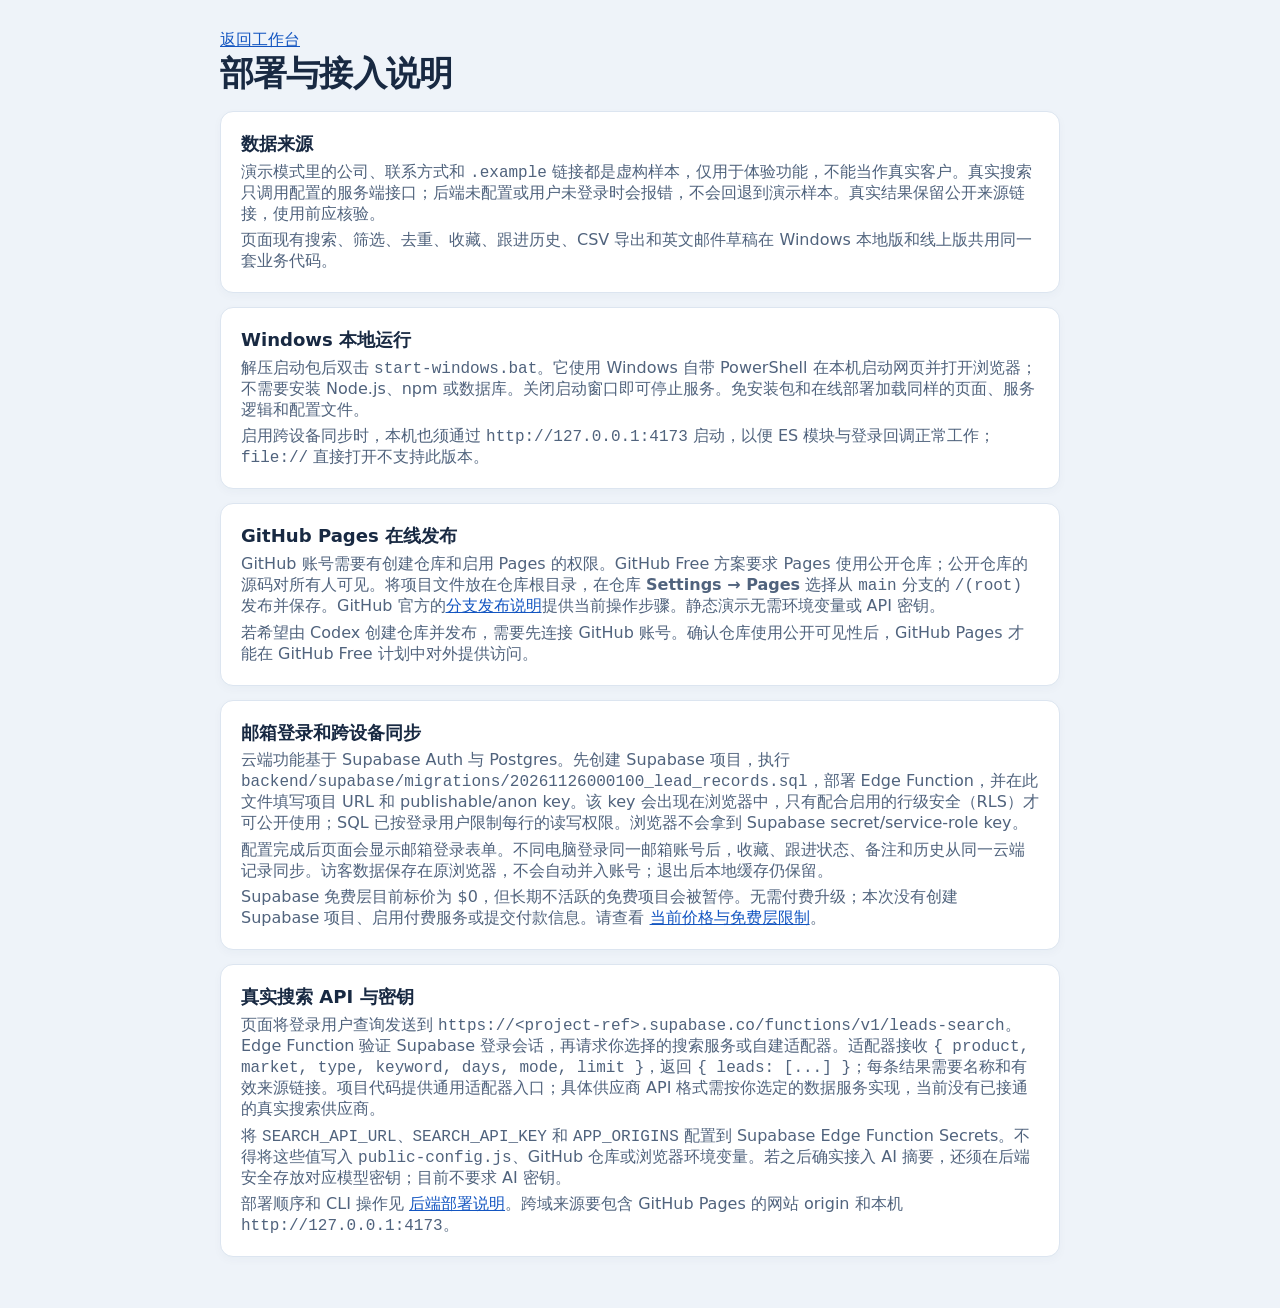
==== implementation.html @ 6a9fdfc3 "Upload MVP website, Windows launcher, and backend scaffold" ====
<!doctype html>
<html lang="zh-CN">
<head><meta charset="utf-8"><meta name="viewport" content="width=device-width, initial-scale=1"><title>部署与接入说明 · 正麦海外客户开发助手</title><link rel="stylesheet" href="./style.css"></head>
<body class="docs"><main>
<a href="./index.html">返回工作台</a>
<h1>部署与接入说明</h1>
<section class="panel"><h2>数据来源</h2><p>演示模式里的公司、联系方式和 <code>.example</code> 链接都是虚构样本，仅用于体验功能，不能当作真实客户。真实搜索只调用配置的服务端接口；后端未配置或用户未登录时会报错，不会回退到演示样本。真实结果保留公开来源链接，使用前应核验。</p><p>页面现有搜索、筛选、去重、收藏、跟进历史、CSV 导出和英文邮件草稿在 Windows 本地版和线上版共用同一套业务代码。</p></section>
<section class="panel"><h2>Windows 本地运行</h2><p>解压启动包后双击 <code>start-windows.bat</code>。它使用 Windows 自带 PowerShell 在本机启动网页并打开浏览器；不需要安装 Node.js、npm 或数据库。关闭启动窗口即可停止服务。免安装包和在线部署加载同样的页面、服务逻辑和配置文件。</p><p>启用跨设备同步时，本机也须通过 <code>http://127.0.0.1:4173</code> 启动，以便 ES 模块与登录回调正常工作；<code>file://</code> 直接打开不支持此版本。</p></section>
<section class="panel"><h2>GitHub Pages 在线发布</h2><p>GitHub 账号需要有创建仓库和启用 Pages 的权限。GitHub Free 方案要求 Pages 使用公开仓库；公开仓库的源码对所有人可见。将项目文件放在仓库根目录，在仓库 <b>Settings → Pages</b> 选择从 <code>main</code> 分支的 <code>/(root)</code> 发布并保存。GitHub 官方的<a href="https://docs.github.com/en/pages/getting-started-with-github-pages/configuring-a-publishing-source-for-your-github-pages-site" target="_blank" rel="noopener">分支发布说明</a>提供当前操作步骤。静态演示无需环境变量或 API 密钥。</p><p>若希望由 Codex 创建仓库并发布，需要先连接 GitHub 账号。确认仓库使用公开可见性后，GitHub Pages 才能在 GitHub Free 计划中对外提供访问。</p></section>
<section class="panel"><h2>邮箱登录和跨设备同步</h2><p>云端功能基于 Supabase Auth 与 Postgres。先创建 Supabase 项目，执行 <code>backend/supabase/migrations/20261126000100_lead_records.sql</code>，部署 Edge Function，并在此文件填写项目 URL 和 publishable/anon key。该 key 会出现在浏览器中，只有配合启用的行级安全（RLS）才可公开使用；SQL 已按登录用户限制每行的读写权限。浏览器不会拿到 Supabase secret/service-role key。</p><p>配置完成后页面会显示邮箱登录表单。不同电脑登录同一邮箱账号后，收藏、跟进状态、备注和历史从同一云端记录同步。访客数据保存在原浏览器，不会自动并入账号；退出后本地缓存仍保留。</p><p>Supabase 免费层目前标价为 $0，但长期不活跃的免费项目会被暂停。无需付费升级；本次没有创建 Supabase 项目、启用付费服务或提交付款信息。请查看 <a href="https://supabase.com/pricing" target="_blank" rel="noopener">当前价格与免费层限制</a>。</p></section>
<section class="panel"><h2>真实搜索 API 与密钥</h2><p>页面将登录用户查询发送到 <code>https://&lt;project-ref&gt;.supabase.co/functions/v1/leads-search</code>。Edge Function 验证 Supabase 登录会话，再请求你选择的搜索服务或自建适配器。适配器接收 <code>{ product, market, type, keyword, days, mode, limit }</code>，返回 <code>{ leads: [...] }</code>；每条结果需要名称和有效来源链接。项目代码提供通用适配器入口；具体供应商 API 格式需按你选定的数据服务实现，当前没有已接通的真实搜索供应商。</p><p>将 <code>SEARCH_API_URL</code>、<code>SEARCH_API_KEY</code> 和 <code>APP_ORIGINS</code> 配置到 Supabase Edge Function Secrets。不得将这些值写入 <code>public-config.js</code>、GitHub 仓库或浏览器环境变量。若之后确实接入 AI 摘要，还须在后端安全存放对应模型密钥；目前不要求 AI 密钥。</p><p>部署顺序和 CLI 操作见 <a href="./backend/README.md">后端部署说明</a>。跨域来源要包含 GitHub Pages 的网站 origin 和本机 <code>http://127.0.0.1:4173</code>。</p></section>
</main></body></html>
---- style.css ----
:root{font-family:"Microsoft YaHei UI","PingFang SC",system-ui,sans-serif;color:#182942;background:#eef3f9;font-size:16px;--navy:#102541;--blue:#1456c1;--muted:#50637d;--border:#dce5f0}
[hidden]{display:none!important}
*{box-sizing:border-box}body{margin:0;display:grid;grid-template-columns:222px minmax(0,1fr);min-height:100vh}button,input,select,textarea{font:inherit}button,input,select,textarea{border:1px solid #c9d6e6;border-radius:8px;padding:.62rem .8rem;background:#fff;color:inherit}button{cursor:pointer;font-weight:600;font-size:.875rem}button:hover:not(:disabled){border-color:var(--blue);color:var(--blue)}button:disabled{opacity:.55;cursor:not-allowed}:focus-visible{outline:3px solid #226be4;outline-offset:2px}a{color:var(--blue);overflow-wrap:anywhere}
.sidebar{background:var(--navy);color:white;padding:27px 15px;display:flex;flex-direction:column;gap:36px}.brand{display:flex;align-items:center;gap:12px;padding:0 7px;font-weight:700}.mark{display:grid;place-items:center;border-radius:12px;background:#2866d1;width:44px;height:44px;font-size:1.35rem}.brand small,.sidefoot small{display:block;color:#bdcde4;font-weight:400;margin-top:4px}.sidebar nav{display:grid;gap:8px}.sidebar button{text-align:left;border-color:transparent;background:transparent;color:#d5e1f3;padding:12px}.sidebar button:hover:not(:disabled),.sidebar [aria-current]{color:white;background:#244671;border-color:#345984}.sidefoot{margin-top:auto;padding:10px 7px;font-size:.875rem}
.top{height:65px;background:#fff;border-bottom:1px solid var(--border);display:flex;align-items:center;justify-content:space-between;padding:0 clamp(16px,3vw,38px);font-weight:650}.tag,.badge{display:inline-block;border-radius:6px;padding:4px 8px;font-size:.8125rem;background:#e7f0ff;color:#164a9c}.tag,.badge.demo{background:#fff1d5;color:#794604}
.content{padding:26px clamp(16px,3vw,38px);max-width:1530px;margin:auto}h1{font-size:clamp(1.5rem,3vw,2.15rem);margin:0;letter-spacing:-.025em}h2{font-size:1.13rem;margin:0}p{margin:.35rem 0 0;color:var(--muted)}.intro{margin:.55rem 0 22px}.panel{background:white;border:1px solid var(--border);border-radius:13px;box-shadow:0 3px 10px #15365c08;overflow:hidden}.section-heading{display:flex;justify-content:space-between;align-items:center;gap:12px;padding:17px 20px}.section-heading p{font-size:.875rem}.plain{color:var(--blue);background:#eff5ff;border-color:#dbe8fc}
form{padding:0 20px 18px;display:grid;grid-template-columns:repeat(3,minmax(0,1fr));gap:14px}label{font-size:.875rem;font-weight:600;display:grid;gap:6px;min-width:0}input,select,textarea{width:100%;min-width:0;font-size:.875rem}select{appearance:none;padding-right:32px;background:#fff linear-gradient(45deg,transparent 50%,#526984 50%) calc(100% - 16px) 52%/5px 5px no-repeat;background-image:linear-gradient(45deg,transparent 50%,#526984 50%),linear-gradient(135deg,#526984 50%,transparent 50%);background-position:calc(100% - 16px) 52%,calc(100% - 11px) 52%;background-size:5px 5px;background-repeat:no-repeat}.form-actions{grid-column:1/-1;display:flex;gap:9px}.primary{background:var(--blue);border-color:var(--blue);color:white}.primary:hover:not(:disabled){background:#1048a5;color:white}
.notice{background:#fff6e4;border:1px solid #f3dfb8;color:#714a13;padding:11px 14px;border-radius:9px;margin:15px 0;font-size:.875rem}.notice[data-mode=live]{background:#edf4ff;border-color:#cbdffe;color:#164a9c}.filters{display:flex;flex-wrap:wrap;gap:10px;padding:0 20px 15px}.filters>input{max-width:290px}.filters>select{width:auto}.check{display:flex;align-items:center;white-space:nowrap}.check input{width:auto;accent-color:var(--blue)}.table-wrap{overflow:auto}table{border-collapse:collapse;width:100%;min-width:750px;font-size:.875rem;table-layout:fixed}th,td{text-align:left;padding:12px 10px;border-top:1px solid var(--border);overflow-wrap:anywhere}th{background:#f4f7fb;color:#425873}th:first-child,td:first-child{padding-left:20px;width:28%}th:nth-child(2){width:12%}th:nth-child(3){width:26%}th:nth-child(4){width:15%}td small{display:block;color:var(--muted);margin-top:4px}.row-actions button+button{margin-left:4px}.row-actions button{padding:.44rem .55rem}.empty{text-align:center;padding:30px;color:var(--muted)}footer{padding:17px 0;font-size:.875rem}
dialog{width:min(690px,calc(100% - 28px));max-height:88vh;padding:22px;color:inherit;border:1px solid var(--border);border-radius:14px}dialog::backdrop{background:#0b1e40a3}.dialog-head{display:flex;justify-content:space-between;align-items:center;gap:10px}.detail-grid{display:grid;grid-template-columns:1fr 1fr;gap:12px;margin:14px 0}.detail-grid>div{background:#f3f7fc;padding:10px;border-radius:8px;overflow-wrap:anywhere}.detail-grid b{display:block;font-size:.875rem;margin-bottom:4px}dialog textarea{min-height:85px;resize:vertical}dialog .actions{display:flex;flex-wrap:wrap;gap:8px;margin:12px 0}.toast{position:fixed;bottom:16px;right:16px;background:#102541;color:white;padding:10px 16px;border-radius:8px;z-index:2}.docs{display:block}.docs main{max-width:880px;margin:auto;padding:30px 20px}.docs section{padding:20px;margin-top:14px}.docs pre{white-space:pre-wrap;overflow-wrap:anywhere;background:#eef3fa;padding:10px}
@media(max-width:850px){body{grid-template-columns:172px minmax(0,1fr)}form{grid-template-columns:repeat(2,minmax(0,1fr))}}@media(max-width:640px){body{display:block}.sidebar{padding:10px 12px;gap:10px}.sidebar nav{display:flex;flex-wrap:wrap}.sidebar button{padding:6px}.sidefoot,.top{display:none}.content{padding-top:18px}.detail-grid{grid-template-columns:1fr}}@media(max-width:370px){form{grid-template-columns:1fr}}
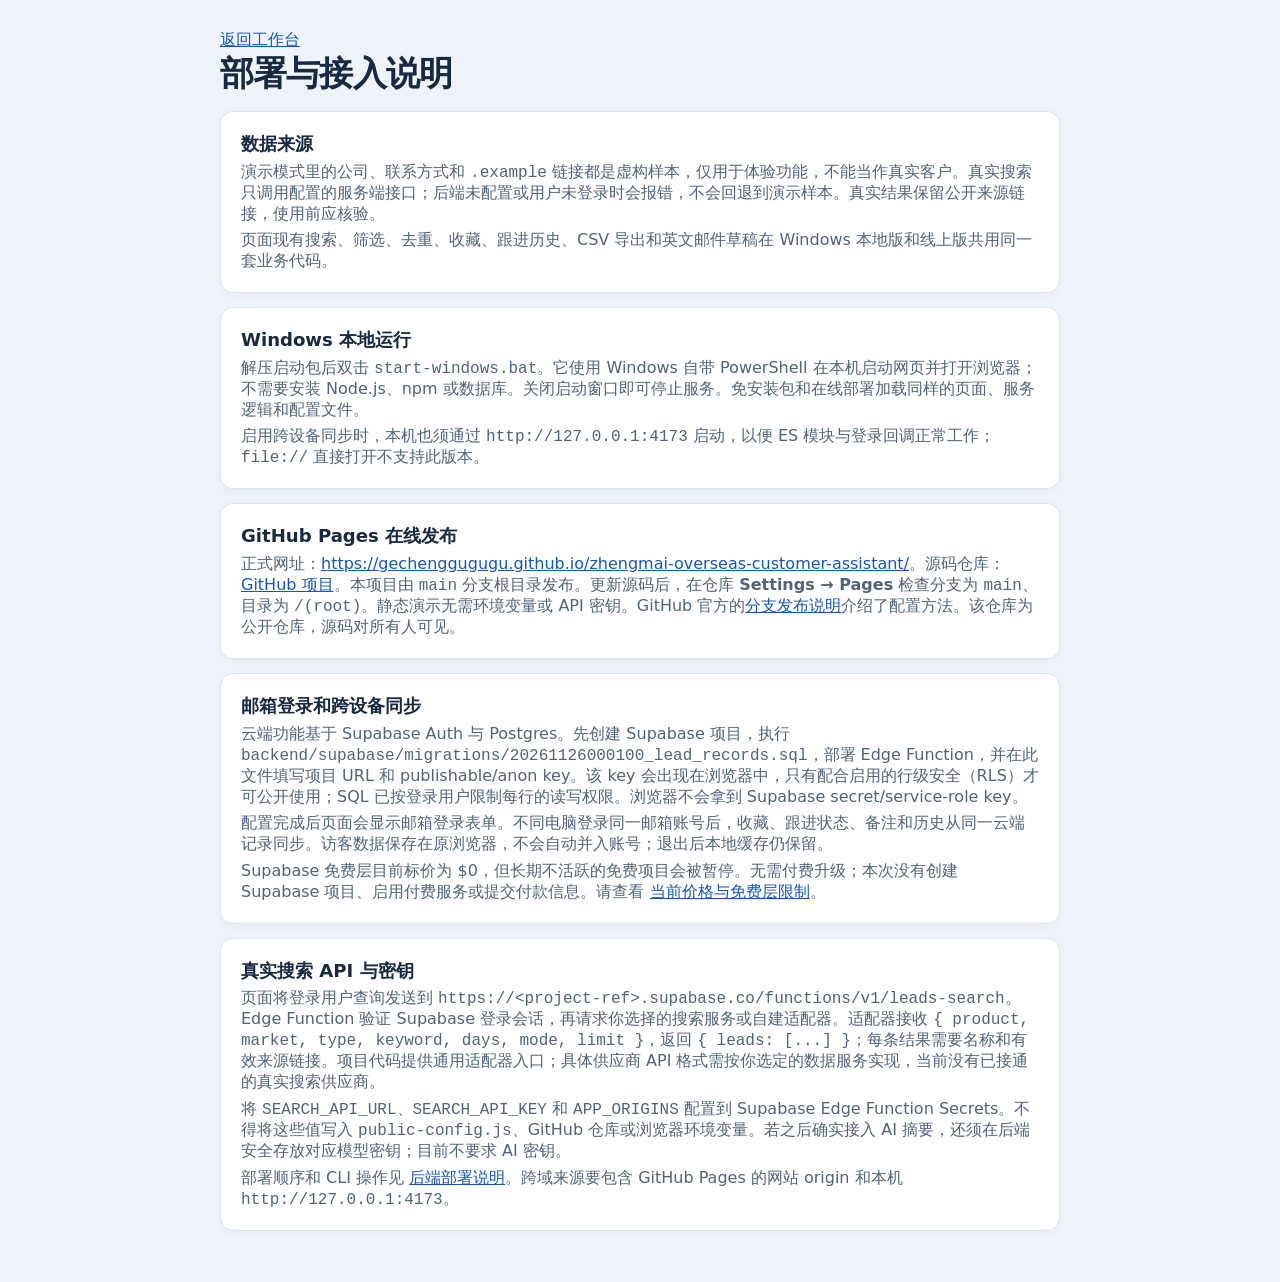
==== commit 21f8917d: "Add published URL to deployment guide" ====
--- a/implementation.html
+++ b/implementation.html
@@ -6,7 +6,7 @@
 <h1>部署与接入说明</h1>
 <section class="panel"><h2>数据来源</h2><p>演示模式里的公司、联系方式和 <code>.example</code> 链接都是虚构样本，仅用于体验功能，不能当作真实客户。真实搜索只调用配置的服务端接口；后端未配置或用户未登录时会报错，不会回退到演示样本。真实结果保留公开来源链接，使用前应核验。</p><p>页面现有搜索、筛选、去重、收藏、跟进历史、CSV 导出和英文邮件草稿在 Windows 本地版和线上版共用同一套业务代码。</p></section>
 <section class="panel"><h2>Windows 本地运行</h2><p>解压启动包后双击 <code>start-windows.bat</code>。它使用 Windows 自带 PowerShell 在本机启动网页并打开浏览器；不需要安装 Node.js、npm 或数据库。关闭启动窗口即可停止服务。免安装包和在线部署加载同样的页面、服务逻辑和配置文件。</p><p>启用跨设备同步时，本机也须通过 <code>http://127.0.0.1:4173</code> 启动，以便 ES 模块与登录回调正常工作；<code>file://</code> 直接打开不支持此版本。</p></section>
-<section class="panel"><h2>GitHub Pages 在线发布</h2><p>GitHub 账号需要有创建仓库和启用 Pages 的权限。GitHub Free 方案要求 Pages 使用公开仓库；公开仓库的源码对所有人可见。将项目文件放在仓库根目录，在仓库 <b>Settings → Pages</b> 选择从 <code>main</code> 分支的 <code>/(root)</code> 发布并保存。GitHub 官方的<a href="https://docs.github.com/en/pages/getting-started-with-github-pages/configuring-a-publishing-source-for-your-github-pages-site" target="_blank" rel="noopener">分支发布说明</a>提供当前操作步骤。静态演示无需环境变量或 API 密钥。</p><p>若希望由 Codex 创建仓库并发布，需要先连接 GitHub 账号。确认仓库使用公开可见性后，GitHub Pages 才能在 GitHub Free 计划中对外提供访问。</p></section>
+<section class="panel"><h2>GitHub Pages 在线发布</h2><p>正式网址：<a href="https://gechenggugugu.github.io/zhengmai-overseas-customer-assistant/" target="_blank" rel="noopener">https://gechenggugugu.github.io/zhengmai-overseas-customer-assistant/</a>。源码仓库：<a href="https://github.com/gechenggugugu/zhengmai-overseas-customer-assistant" target="_blank" rel="noopener">GitHub 项目</a>。本项目由 <code>main</code> 分支根目录发布。更新源码后，在仓库 <b>Settings → Pages</b> 检查分支为 <code>main</code>、目录为 <code>/(root)</code>。静态演示无需环境变量或 API 密钥。GitHub 官方的<a href="https://docs.github.com/en/pages/getting-started-with-github-pages/configuring-a-publishing-source-for-your-github-pages-site" target="_blank" rel="noopener">分支发布说明</a>介绍了配置方法。该仓库为公开仓库，源码对所有人可见。</p></section>
 <section class="panel"><h2>邮箱登录和跨设备同步</h2><p>云端功能基于 Supabase Auth 与 Postgres。先创建 Supabase 项目，执行 <code>backend/supabase/migrations/20261126000100_lead_records.sql</code>，部署 Edge Function，并在此文件填写项目 URL 和 publishable/anon key。该 key 会出现在浏览器中，只有配合启用的行级安全（RLS）才可公开使用；SQL 已按登录用户限制每行的读写权限。浏览器不会拿到 Supabase secret/service-role key。</p><p>配置完成后页面会显示邮箱登录表单。不同电脑登录同一邮箱账号后，收藏、跟进状态、备注和历史从同一云端记录同步。访客数据保存在原浏览器，不会自动并入账号；退出后本地缓存仍保留。</p><p>Supabase 免费层目前标价为 $0，但长期不活跃的免费项目会被暂停。无需付费升级；本次没有创建 Supabase 项目、启用付费服务或提交付款信息。请查看 <a href="https://supabase.com/pricing" target="_blank" rel="noopener">当前价格与免费层限制</a>。</p></section>
 <section class="panel"><h2>真实搜索 API 与密钥</h2><p>页面将登录用户查询发送到 <code>https://&lt;project-ref&gt;.supabase.co/functions/v1/leads-search</code>。Edge Function 验证 Supabase 登录会话，再请求你选择的搜索服务或自建适配器。适配器接收 <code>{ product, market, type, keyword, days, mode, limit }</code>，返回 <code>{ leads: [...] }</code>；每条结果需要名称和有效来源链接。项目代码提供通用适配器入口；具体供应商 API 格式需按你选定的数据服务实现，当前没有已接通的真实搜索供应商。</p><p>将 <code>SEARCH_API_URL</code>、<code>SEARCH_API_KEY</code> 和 <code>APP_ORIGINS</code> 配置到 Supabase Edge Function Secrets。不得将这些值写入 <code>public-config.js</code>、GitHub 仓库或浏览器环境变量。若之后确实接入 AI 摘要，还须在后端安全存放对应模型密钥；目前不要求 AI 密钥。</p><p>部署顺序和 CLI 操作见 <a href="./backend/README.md">后端部署说明</a>。跨域来源要包含 GitHub Pages 的网站 origin 和本机 <code>http://127.0.0.1:4173</code>。</p></section>
 </main></body></html>
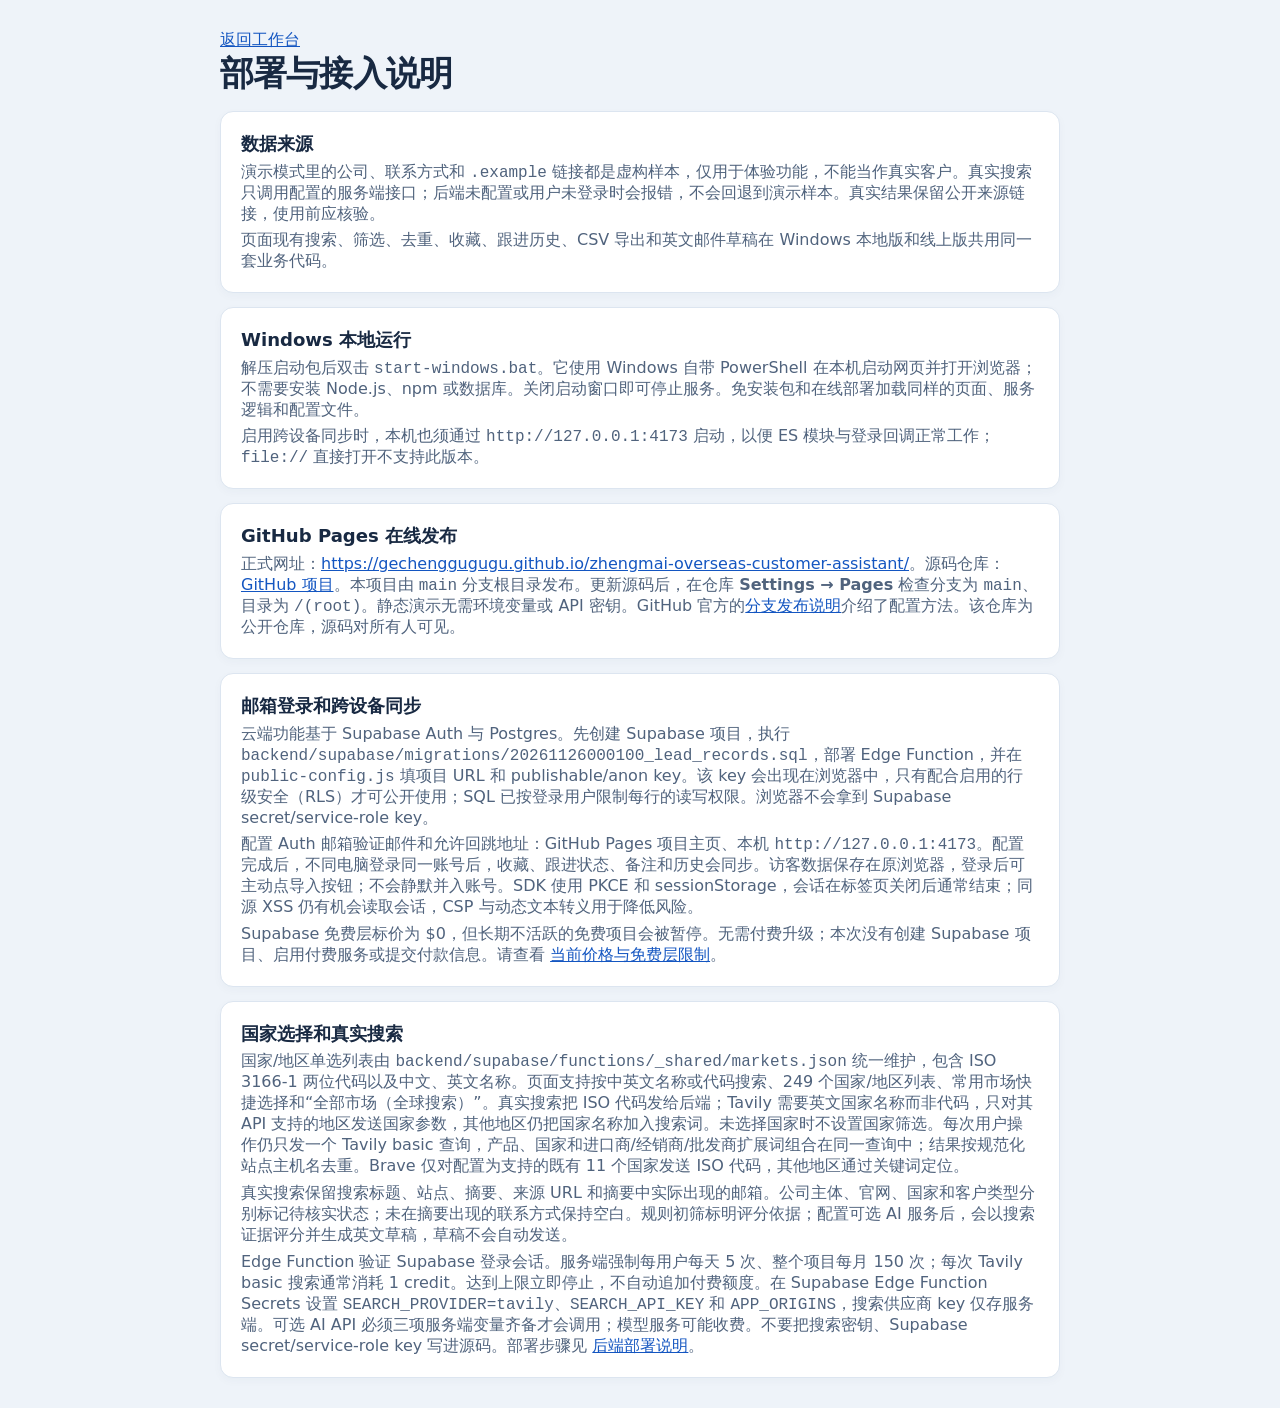
==== commit 3953fe4f: "Publish searchable country market support" ====
--- a/implementation.html
+++ b/implementation.html
@@ -7,6 +7,6 @@
 <section class="panel"><h2>数据来源</h2><p>演示模式里的公司、联系方式和 <code>.example</code> 链接都是虚构样本，仅用于体验功能，不能当作真实客户。真实搜索只调用配置的服务端接口；后端未配置或用户未登录时会报错，不会回退到演示样本。真实结果保留公开来源链接，使用前应核验。</p><p>页面现有搜索、筛选、去重、收藏、跟进历史、CSV 导出和英文邮件草稿在 Windows 本地版和线上版共用同一套业务代码。</p></section>
 <section class="panel"><h2>Windows 本地运行</h2><p>解压启动包后双击 <code>start-windows.bat</code>。它使用 Windows 自带 PowerShell 在本机启动网页并打开浏览器；不需要安装 Node.js、npm 或数据库。关闭启动窗口即可停止服务。免安装包和在线部署加载同样的页面、服务逻辑和配置文件。</p><p>启用跨设备同步时，本机也须通过 <code>http://127.0.0.1:4173</code> 启动，以便 ES 模块与登录回调正常工作；<code>file://</code> 直接打开不支持此版本。</p></section>
 <section class="panel"><h2>GitHub Pages 在线发布</h2><p>正式网址：<a href="https://gechenggugugu.github.io/zhengmai-overseas-customer-assistant/" target="_blank" rel="noopener">https://gechenggugugu.github.io/zhengmai-overseas-customer-assistant/</a>。源码仓库：<a href="https://github.com/gechenggugugu/zhengmai-overseas-customer-assistant" target="_blank" rel="noopener">GitHub 项目</a>。本项目由 <code>main</code> 分支根目录发布。更新源码后，在仓库 <b>Settings → Pages</b> 检查分支为 <code>main</code>、目录为 <code>/(root)</code>。静态演示无需环境变量或 API 密钥。GitHub 官方的<a href="https://docs.github.com/en/pages/getting-started-with-github-pages/configuring-a-publishing-source-for-your-github-pages-site" target="_blank" rel="noopener">分支发布说明</a>介绍了配置方法。该仓库为公开仓库，源码对所有人可见。</p></section>
-<section class="panel"><h2>邮箱登录和跨设备同步</h2><p>云端功能基于 Supabase Auth 与 Postgres。先创建 Supabase 项目，执行 <code>backend/supabase/migrations/20261126000100_lead_records.sql</code>，部署 Edge Function，并在此文件填写项目 URL 和 publishable/anon key。该 key 会出现在浏览器中，只有配合启用的行级安全（RLS）才可公开使用；SQL 已按登录用户限制每行的读写权限。浏览器不会拿到 Supabase secret/service-role key。</p><p>配置完成后页面会显示邮箱登录表单。不同电脑登录同一邮箱账号后，收藏、跟进状态、备注和历史从同一云端记录同步。访客数据保存在原浏览器，不会自动并入账号；退出后本地缓存仍保留。</p><p>Supabase 免费层目前标价为 $0，但长期不活跃的免费项目会被暂停。无需付费升级；本次没有创建 Supabase 项目、启用付费服务或提交付款信息。请查看 <a href="https://supabase.com/pricing" target="_blank" rel="noopener">当前价格与免费层限制</a>。</p></section>
-<section class="panel"><h2>真实搜索 API 与密钥</h2><p>页面将登录用户查询发送到 <code>https://&lt;project-ref&gt;.supabase.co/functions/v1/leads-search</code>。Edge Function 验证 Supabase 登录会话，再请求你选择的搜索服务或自建适配器。适配器接收 <code>{ product, market, type, keyword, days, mode, limit }</code>，返回 <code>{ leads: [...] }</code>；每条结果需要名称和有效来源链接。项目代码提供通用适配器入口；具体供应商 API 格式需按你选定的数据服务实现，当前没有已接通的真实搜索供应商。</p><p>将 <code>SEARCH_API_URL</code>、<code>SEARCH_API_KEY</code> 和 <code>APP_ORIGINS</code> 配置到 Supabase Edge Function Secrets。不得将这些值写入 <code>public-config.js</code>、GitHub 仓库或浏览器环境变量。若之后确实接入 AI 摘要，还须在后端安全存放对应模型密钥；目前不要求 AI 密钥。</p><p>部署顺序和 CLI 操作见 <a href="./backend/README.md">后端部署说明</a>。跨域来源要包含 GitHub Pages 的网站 origin 和本机 <code>http://127.0.0.1:4173</code>。</p></section>
+<section class="panel"><h2>邮箱登录和跨设备同步</h2><p>云端功能基于 Supabase Auth 与 Postgres。先创建 Supabase 项目，执行 <code>backend/supabase/migrations/20261126000100_lead_records.sql</code>，部署 Edge Function，并在 <code>public-config.js</code> 填项目 URL 和 publishable/anon key。该 key 会出现在浏览器中，只有配合启用的行级安全（RLS）才可公开使用；SQL 已按登录用户限制每行的读写权限。浏览器不会拿到 Supabase secret/service-role key。</p><p>配置 Auth 邮箱验证邮件和允许回跳地址：GitHub Pages 项目主页、本机 <code>http://127.0.0.1:4173</code>。配置完成后，不同电脑登录同一账号后，收藏、跟进状态、备注和历史会同步。访客数据保存在原浏览器，登录后可主动点导入按钮；不会静默并入账号。SDK 使用 PKCE 和 sessionStorage，会话在标签页关闭后通常结束；同源 XSS 仍有机会读取会话，CSP 与动态文本转义用于降低风险。</p><p>Supabase 免费层标价为 $0，但长期不活跃的免费项目会被暂停。无需付费升级；本次没有创建 Supabase 项目、启用付费服务或提交付款信息。请查看 <a href="https://supabase.com/pricing" target="_blank" rel="noopener">当前价格与免费层限制</a>。</p></section>
+<section class="panel"><h2>国家选择和真实搜索</h2><p>国家/地区单选列表由 <code>backend/supabase/functions/_shared/markets.json</code> 统一维护，包含 ISO 3166-1 两位代码以及中文、英文名称。页面支持按中英文名称或代码搜索、249 个国家/地区列表、常用市场快捷选择和“全部市场（全球搜索）”。真实搜索把 ISO 代码发给后端；Tavily 需要英文国家名称而非代码，只对其 API 支持的地区发送国家参数，其他地区仍把国家名称加入搜索词。未选择国家时不设置国家筛选。每次用户操作仍只发一个 Tavily basic 查询，产品、国家和进口商/经销商/批发商扩展词组合在同一查询中；结果按规范化站点主机名去重。Brave 仅对配置为支持的既有 11 个国家发送 ISO 代码，其他地区通过关键词定位。</p><p>真实搜索保留搜索标题、站点、摘要、来源 URL 和摘要中实际出现的邮箱。公司主体、官网、国家和客户类型分别标记待核实状态；未在摘要出现的联系方式保持空白。规则初筛标明评分依据；配置可选 AI 服务后，会以搜索证据评分并生成英文草稿，草稿不会自动发送。</p><p>Edge Function 验证 Supabase 登录会话。服务端强制每用户每天 5 次、整个项目每月 150 次；每次 Tavily basic 搜索通常消耗 1 credit。达到上限立即停止，不自动追加付费额度。在 Supabase Edge Function Secrets 设置 <code>SEARCH_PROVIDER=tavily</code>、<code>SEARCH_API_KEY</code> 和 <code>APP_ORIGINS</code>，搜索供应商 key 仅存服务端。可选 AI API 必须三项服务端变量齐备才会调用；模型服务可能收费。不要把搜索密钥、Supabase secret/service-role key 写进源码。部署步骤见 <a href="./backend/README.md">后端部署说明</a>。</p></section>
 </main></body></html>
--- a/style.css
+++ b/style.css
@@ -5,6 +5,7 @@
 .top{height:65px;background:#fff;border-bottom:1px solid var(--border);display:flex;align-items:center;justify-content:space-between;padding:0 clamp(16px,3vw,38px);font-weight:650}.tag,.badge{display:inline-block;border-radius:6px;padding:4px 8px;font-size:.8125rem;background:#e7f0ff;color:#164a9c}.tag,.badge.demo{background:#fff1d5;color:#794604}
 .content{padding:26px clamp(16px,3vw,38px);max-width:1530px;margin:auto}h1{font-size:clamp(1.5rem,3vw,2.15rem);margin:0;letter-spacing:-.025em}h2{font-size:1.13rem;margin:0}p{margin:.35rem 0 0;color:var(--muted)}.intro{margin:.55rem 0 22px}.panel{background:white;border:1px solid var(--border);border-radius:13px;box-shadow:0 3px 10px #15365c08;overflow:hidden}.section-heading{display:flex;justify-content:space-between;align-items:center;gap:12px;padding:17px 20px}.section-heading p{font-size:.875rem}.plain{color:var(--blue);background:#eff5ff;border-color:#dbe8fc}
 form{padding:0 20px 18px;display:grid;grid-template-columns:repeat(3,minmax(0,1fr));gap:14px}label{font-size:.875rem;font-weight:600;display:grid;gap:6px;min-width:0}input,select,textarea{width:100%;min-width:0;font-size:.875rem}select{appearance:none;padding-right:32px;background:#fff linear-gradient(45deg,transparent 50%,#526984 50%) calc(100% - 16px) 52%/5px 5px no-repeat;background-image:linear-gradient(45deg,transparent 50%,#526984 50%),linear-gradient(135deg,#526984 50%,transparent 50%);background-position:calc(100% - 16px) 52%,calc(100% - 11px) 52%;background-size:5px 5px;background-repeat:no-repeat}.form-actions{grid-column:1/-1;display:flex;gap:9px}.primary{background:var(--blue);border-color:var(--blue);color:white}.primary:hover:not(:disabled){background:#1048a5;color:white}
+.market-picker{display:grid;align-content:start;gap:6px;min-width:0}.market-picker>label{display:block}.market-picker>small{color:var(--muted);font-size:.78rem}.market-shortcuts{display:flex;flex-wrap:wrap;gap:5px;margin-top:2px}.market-shortcuts button{padding:.35rem .5rem;font-size:.76rem;font-weight:500;color:#164a9c;background:#eff5ff;border-color:#dbe8fc}
 .notice{background:#fff6e4;border:1px solid #f3dfb8;color:#714a13;padding:11px 14px;border-radius:9px;margin:15px 0;font-size:.875rem}.notice[data-mode=live]{background:#edf4ff;border-color:#cbdffe;color:#164a9c}.filters{display:flex;flex-wrap:wrap;gap:10px;padding:0 20px 15px}.filters>input{max-width:290px}.filters>select{width:auto}.check{display:flex;align-items:center;white-space:nowrap}.check input{width:auto;accent-color:var(--blue)}.table-wrap{overflow:auto}table{border-collapse:collapse;width:100%;min-width:750px;font-size:.875rem;table-layout:fixed}th,td{text-align:left;padding:12px 10px;border-top:1px solid var(--border);overflow-wrap:anywhere}th{background:#f4f7fb;color:#425873}th:first-child,td:first-child{padding-left:20px;width:28%}th:nth-child(2){width:12%}th:nth-child(3){width:26%}th:nth-child(4){width:15%}td small{display:block;color:var(--muted);margin-top:4px}.row-actions button+button{margin-left:4px}.row-actions button{padding:.44rem .55rem}.empty{text-align:center;padding:30px;color:var(--muted)}footer{padding:17px 0;font-size:.875rem}
 dialog{width:min(690px,calc(100% - 28px));max-height:88vh;padding:22px;color:inherit;border:1px solid var(--border);border-radius:14px}dialog::backdrop{background:#0b1e40a3}.dialog-head{display:flex;justify-content:space-between;align-items:center;gap:10px}.detail-grid{display:grid;grid-template-columns:1fr 1fr;gap:12px;margin:14px 0}.detail-grid>div{background:#f3f7fc;padding:10px;border-radius:8px;overflow-wrap:anywhere}.detail-grid b{display:block;font-size:.875rem;margin-bottom:4px}dialog textarea{min-height:85px;resize:vertical}dialog .actions{display:flex;flex-wrap:wrap;gap:8px;margin:12px 0}.toast{position:fixed;bottom:16px;right:16px;background:#102541;color:white;padding:10px 16px;border-radius:8px;z-index:2}.docs{display:block}.docs main{max-width:880px;margin:auto;padding:30px 20px}.docs section{padding:20px;margin-top:14px}.docs pre{white-space:pre-wrap;overflow-wrap:anywhere;background:#eef3fa;padding:10px}
 @media(max-width:850px){body{grid-template-columns:172px minmax(0,1fr)}form{grid-template-columns:repeat(2,minmax(0,1fr))}}@media(max-width:640px){body{display:block}.sidebar{padding:10px 12px;gap:10px}.sidebar nav{display:flex;flex-wrap:wrap}.sidebar button{padding:6px}.sidefoot,.top{display:none}.content{padding-top:18px}.detail-grid{grid-template-columns:1fr}}@media(max-width:370px){form{grid-template-columns:1fr}}
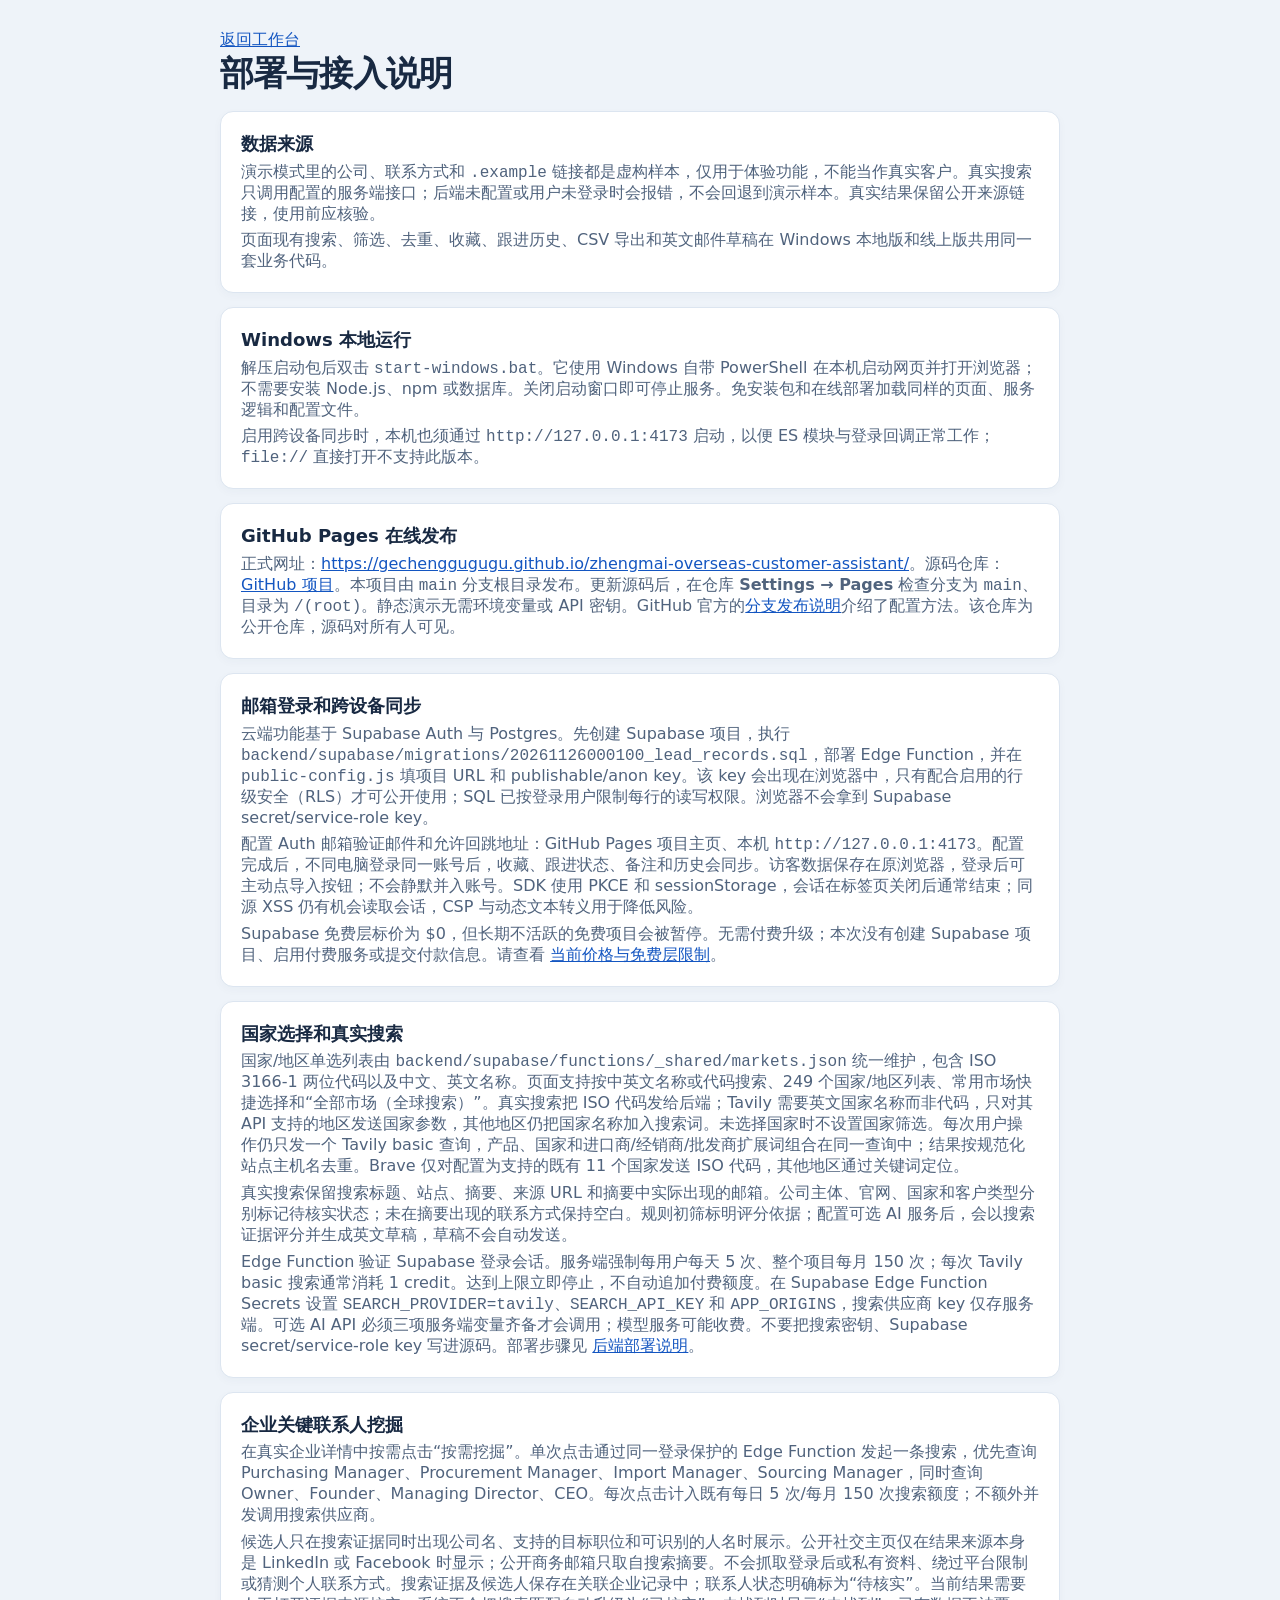
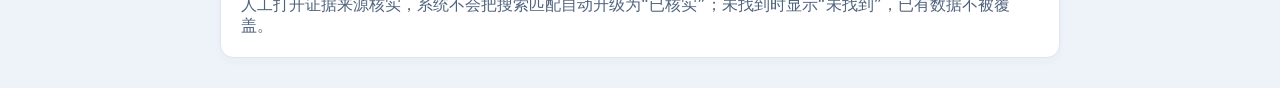
==== commit 75f0c50c: "Add enterprise contact discovery" ====
--- a/implementation.html
+++ b/implementation.html
@@ -9,4 +9,5 @@
 <section class="panel"><h2>GitHub Pages 在线发布</h2><p>正式网址：<a href="https://gechenggugugu.github.io/zhengmai-overseas-customer-assistant/" target="_blank" rel="noopener">https://gechenggugugu.github.io/zhengmai-overseas-customer-assistant/</a>。源码仓库：<a href="https://github.com/gechenggugugu/zhengmai-overseas-customer-assistant" target="_blank" rel="noopener">GitHub 项目</a>。本项目由 <code>main</code> 分支根目录发布。更新源码后，在仓库 <b>Settings → Pages</b> 检查分支为 <code>main</code>、目录为 <code>/(root)</code>。静态演示无需环境变量或 API 密钥。GitHub 官方的<a href="https://docs.github.com/en/pages/getting-started-with-github-pages/configuring-a-publishing-source-for-your-github-pages-site" target="_blank" rel="noopener">分支发布说明</a>介绍了配置方法。该仓库为公开仓库，源码对所有人可见。</p></section>
 <section class="panel"><h2>邮箱登录和跨设备同步</h2><p>云端功能基于 Supabase Auth 与 Postgres。先创建 Supabase 项目，执行 <code>backend/supabase/migrations/20261126000100_lead_records.sql</code>，部署 Edge Function，并在 <code>public-config.js</code> 填项目 URL 和 publishable/anon key。该 key 会出现在浏览器中，只有配合启用的行级安全（RLS）才可公开使用；SQL 已按登录用户限制每行的读写权限。浏览器不会拿到 Supabase secret/service-role key。</p><p>配置 Auth 邮箱验证邮件和允许回跳地址：GitHub Pages 项目主页、本机 <code>http://127.0.0.1:4173</code>。配置完成后，不同电脑登录同一账号后，收藏、跟进状态、备注和历史会同步。访客数据保存在原浏览器，登录后可主动点导入按钮；不会静默并入账号。SDK 使用 PKCE 和 sessionStorage，会话在标签页关闭后通常结束；同源 XSS 仍有机会读取会话，CSP 与动态文本转义用于降低风险。</p><p>Supabase 免费层标价为 $0，但长期不活跃的免费项目会被暂停。无需付费升级；本次没有创建 Supabase 项目、启用付费服务或提交付款信息。请查看 <a href="https://supabase.com/pricing" target="_blank" rel="noopener">当前价格与免费层限制</a>。</p></section>
 <section class="panel"><h2>国家选择和真实搜索</h2><p>国家/地区单选列表由 <code>backend/supabase/functions/_shared/markets.json</code> 统一维护，包含 ISO 3166-1 两位代码以及中文、英文名称。页面支持按中英文名称或代码搜索、249 个国家/地区列表、常用市场快捷选择和“全部市场（全球搜索）”。真实搜索把 ISO 代码发给后端；Tavily 需要英文国家名称而非代码，只对其 API 支持的地区发送国家参数，其他地区仍把国家名称加入搜索词。未选择国家时不设置国家筛选。每次用户操作仍只发一个 Tavily basic 查询，产品、国家和进口商/经销商/批发商扩展词组合在同一查询中；结果按规范化站点主机名去重。Brave 仅对配置为支持的既有 11 个国家发送 ISO 代码，其他地区通过关键词定位。</p><p>真实搜索保留搜索标题、站点、摘要、来源 URL 和摘要中实际出现的邮箱。公司主体、官网、国家和客户类型分别标记待核实状态；未在摘要出现的联系方式保持空白。规则初筛标明评分依据；配置可选 AI 服务后，会以搜索证据评分并生成英文草稿，草稿不会自动发送。</p><p>Edge Function 验证 Supabase 登录会话。服务端强制每用户每天 5 次、整个项目每月 150 次；每次 Tavily basic 搜索通常消耗 1 credit。达到上限立即停止，不自动追加付费额度。在 Supabase Edge Function Secrets 设置 <code>SEARCH_PROVIDER=tavily</code>、<code>SEARCH_API_KEY</code> 和 <code>APP_ORIGINS</code>，搜索供应商 key 仅存服务端。可选 AI API 必须三项服务端变量齐备才会调用；模型服务可能收费。不要把搜索密钥、Supabase secret/service-role key 写进源码。部署步骤见 <a href="./backend/README.md">后端部署说明</a>。</p></section>
-</main></body></html>
+<section class="panel"><h2>企业关键联系人挖掘</h2><p>在真实企业详情中按需点击“按需挖掘”。单次点击通过同一登录保护的 Edge Function 发起一条搜索，优先查询 Purchasing Manager、Procurement Manager、Import Manager、Sourcing Manager，同时查询 Owner、Founder、Managing Director、CEO。每次点击计入既有每日 5 次/每月 150 次搜索额度；不额外并发调用搜索供应商。</p><p>候选人只在搜索证据同时出现公司名、支持的目标职位和可识别的人名时展示。公开社交主页仅在结果来源本身是 LinkedIn 或 Facebook 时显示；公开商务邮箱只取自搜索摘要。不会抓取登录后或私有资料、绕过平台限制或猜测个人联系方式。搜索证据及候选人保存在关联企业记录中；联系人状态明确标为“待核实”。当前结果需要人工打开证据来源核实，系统不会把搜索匹配自动升级为“已核实”；未找到时显示“未找到”，已有数据不被覆盖。</p></section></main></body></html>
+
--- a/style.css
+++ b/style.css
@@ -9,3 +9,6 @@
 .notice{background:#fff6e4;border:1px solid #f3dfb8;color:#714a13;padding:11px 14px;border-radius:9px;margin:15px 0;font-size:.875rem}.notice[data-mode=live]{background:#edf4ff;border-color:#cbdffe;color:#164a9c}.filters{display:flex;flex-wrap:wrap;gap:10px;padding:0 20px 15px}.filters>input{max-width:290px}.filters>select{width:auto}.check{display:flex;align-items:center;white-space:nowrap}.check input{width:auto;accent-color:var(--blue)}.table-wrap{overflow:auto}table{border-collapse:collapse;width:100%;min-width:750px;font-size:.875rem;table-layout:fixed}th,td{text-align:left;padding:12px 10px;border-top:1px solid var(--border);overflow-wrap:anywhere}th{background:#f4f7fb;color:#425873}th:first-child,td:first-child{padding-left:20px;width:28%}th:nth-child(2){width:12%}th:nth-child(3){width:26%}th:nth-child(4){width:15%}td small{display:block;color:var(--muted);margin-top:4px}.row-actions button+button{margin-left:4px}.row-actions button{padding:.44rem .55rem}.empty{text-align:center;padding:30px;color:var(--muted)}footer{padding:17px 0;font-size:.875rem}
 dialog{width:min(690px,calc(100% - 28px));max-height:88vh;padding:22px;color:inherit;border:1px solid var(--border);border-radius:14px}dialog::backdrop{background:#0b1e40a3}.dialog-head{display:flex;justify-content:space-between;align-items:center;gap:10px}.detail-grid{display:grid;grid-template-columns:1fr 1fr;gap:12px;margin:14px 0}.detail-grid>div{background:#f3f7fc;padding:10px;border-radius:8px;overflow-wrap:anywhere}.detail-grid b{display:block;font-size:.875rem;margin-bottom:4px}dialog textarea{min-height:85px;resize:vertical}dialog .actions{display:flex;flex-wrap:wrap;gap:8px;margin:12px 0}.toast{position:fixed;bottom:16px;right:16px;background:#102541;color:white;padding:10px 16px;border-radius:8px;z-index:2}.docs{display:block}.docs main{max-width:880px;margin:auto;padding:30px 20px}.docs section{padding:20px;margin-top:14px}.docs pre{white-space:pre-wrap;overflow-wrap:anywhere;background:#eef3fa;padding:10px}
 @media(max-width:850px){body{grid-template-columns:172px minmax(0,1fr)}form{grid-template-columns:repeat(2,minmax(0,1fr))}}@media(max-width:640px){body{display:block}.sidebar{padding:10px 12px;gap:10px}.sidebar nav{display:flex;flex-wrap:wrap}.sidebar button{padding:6px}.sidefoot,.top{display:none}.content{padding-top:18px}.detail-grid{grid-template-columns:1fr}}@media(max-width:370px){form{grid-template-columns:1fr}}
+.contact-panel{border:1px solid var(--border);border-radius:10px;margin:16px 0;padding:0 12px 12px}.contact-panel .section-heading{padding:12px 0}.contact-panel h3{font-size:1rem;margin:0}.contact-panel .section-heading p,.contact-empty{font-size:.82rem;color:var(--muted)}.contact-list{display:grid;gap:9px}.contact-card{background:#f3f7fc;padding:12px;border-radius:8px;overflow-wrap:anywhere}.contact-card>div{display:flex;align-items:center;gap:8px;flex-wrap:wrap}.contact-card p{font-size:.84rem;margin-top:6px}.contact-card small{display:block;color:var(--muted);margin-top:7px;line-height:1.5}
+.contact-verify{margin-top:8px}.contact-verify button{font-size:.78rem;padding:.4rem .6rem}
+
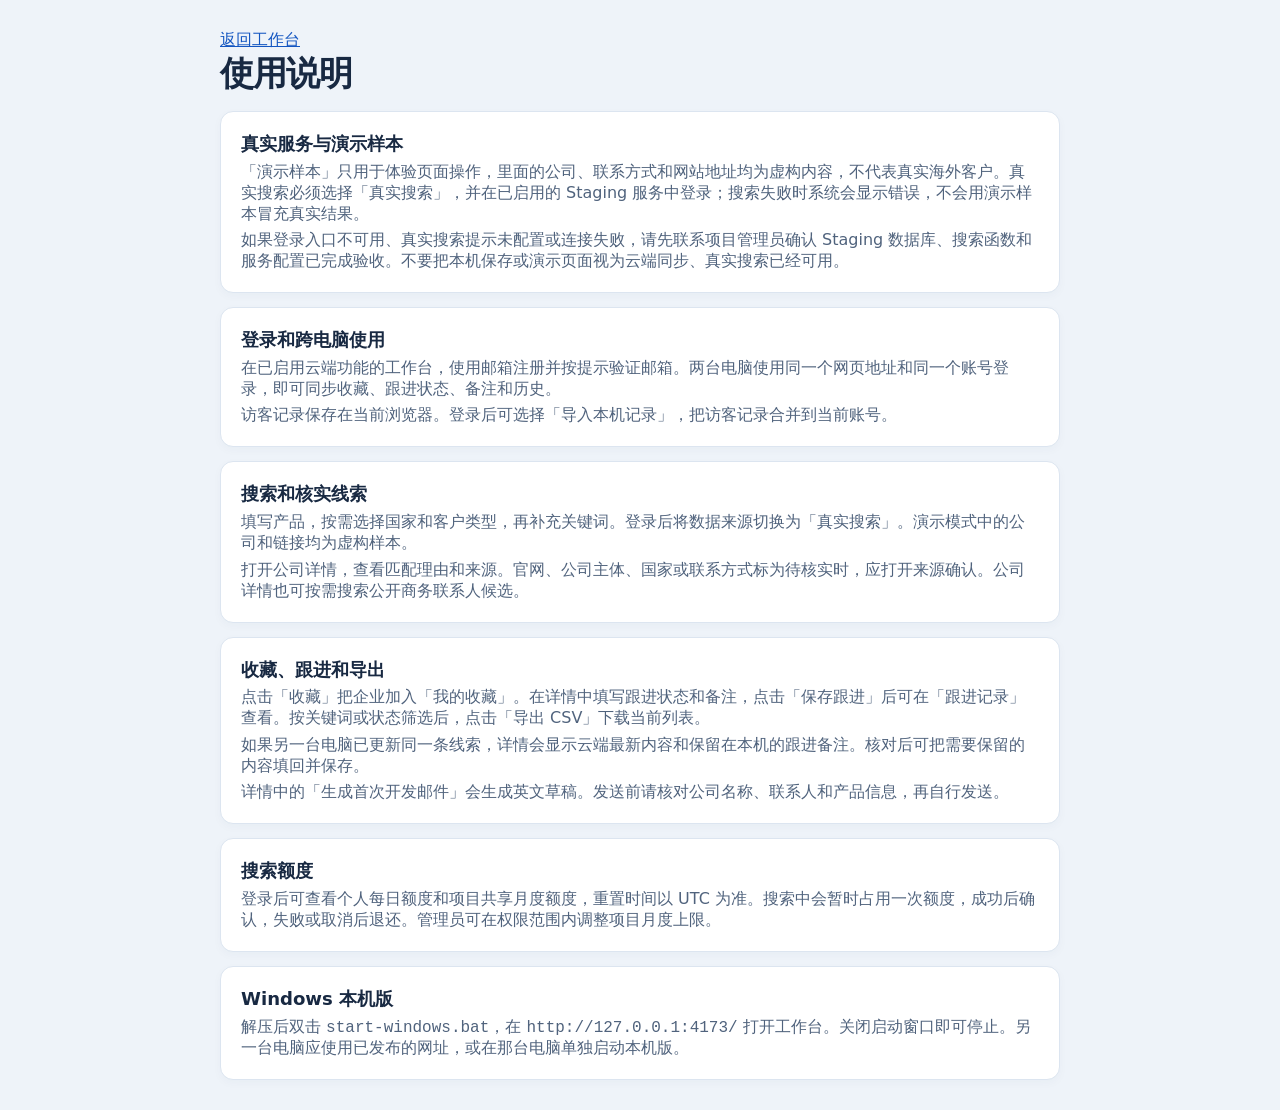
==== commit 83910bd0: "Prepare reviewed Staging website source" ====
--- a/implementation.html
+++ b/implementation.html
@@ -1,13 +1,42 @@
 <!doctype html>
 <html lang="zh-CN">
-<head><meta charset="utf-8"><meta name="viewport" content="width=device-width, initial-scale=1"><title>部署与接入说明 · 正麦海外客户开发助手</title><link rel="stylesheet" href="./style.css"></head>
+<head>
+  <meta charset="utf-8">
+  <meta name="viewport" content="width=device-width, initial-scale=1">
+  <title>使用说明 · 正麦海外客户开发助手</title>
+  <link rel="stylesheet" href="./style.css">
+</head>
 <body class="docs"><main>
-<a href="./index.html">返回工作台</a>
-<h1>部署与接入说明</h1>
-<section class="panel"><h2>数据来源</h2><p>演示模式里的公司、联系方式和 <code>.example</code> 链接都是虚构样本，仅用于体验功能，不能当作真实客户。真实搜索只调用配置的服务端接口；后端未配置或用户未登录时会报错，不会回退到演示样本。真实结果保留公开来源链接，使用前应核验。</p><p>页面现有搜索、筛选、去重、收藏、跟进历史、CSV 导出和英文邮件草稿在 Windows 本地版和线上版共用同一套业务代码。</p></section>
-<section class="panel"><h2>Windows 本地运行</h2><p>解压启动包后双击 <code>start-windows.bat</code>。它使用 Windows 自带 PowerShell 在本机启动网页并打开浏览器；不需要安装 Node.js、npm 或数据库。关闭启动窗口即可停止服务。免安装包和在线部署加载同样的页面、服务逻辑和配置文件。</p><p>启用跨设备同步时，本机也须通过 <code>http://127.0.0.1:4173</code> 启动，以便 ES 模块与登录回调正常工作；<code>file://</code> 直接打开不支持此版本。</p></section>
-<section class="panel"><h2>GitHub Pages 在线发布</h2><p>正式网址：<a href="https://gechenggugugu.github.io/zhengmai-overseas-customer-assistant/" target="_blank" rel="noopener">https://gechenggugugu.github.io/zhengmai-overseas-customer-assistant/</a>。源码仓库：<a href="https://github.com/gechenggugugu/zhengmai-overseas-customer-assistant" target="_blank" rel="noopener">GitHub 项目</a>。本项目由 <code>main</code> 分支根目录发布。更新源码后，在仓库 <b>Settings → Pages</b> 检查分支为 <code>main</code>、目录为 <code>/(root)</code>。静态演示无需环境变量或 API 密钥。GitHub 官方的<a href="https://docs.github.com/en/pages/getting-started-with-github-pages/configuring-a-publishing-source-for-your-github-pages-site" target="_blank" rel="noopener">分支发布说明</a>介绍了配置方法。该仓库为公开仓库，源码对所有人可见。</p></section>
-<section class="panel"><h2>邮箱登录和跨设备同步</h2><p>云端功能基于 Supabase Auth 与 Postgres。先创建 Supabase 项目，执行 <code>backend/supabase/migrations/20261126000100_lead_records.sql</code>，部署 Edge Function，并在 <code>public-config.js</code> 填项目 URL 和 publishable/anon key。该 key 会出现在浏览器中，只有配合启用的行级安全（RLS）才可公开使用；SQL 已按登录用户限制每行的读写权限。浏览器不会拿到 Supabase secret/service-role key。</p><p>配置 Auth 邮箱验证邮件和允许回跳地址：GitHub Pages 项目主页、本机 <code>http://127.0.0.1:4173</code>。配置完成后，不同电脑登录同一账号后，收藏、跟进状态、备注和历史会同步。访客数据保存在原浏览器，登录后可主动点导入按钮；不会静默并入账号。SDK 使用 PKCE 和 sessionStorage，会话在标签页关闭后通常结束；同源 XSS 仍有机会读取会话，CSP 与动态文本转义用于降低风险。</p><p>Supabase 免费层标价为 $0，但长期不活跃的免费项目会被暂停。无需付费升级；本次没有创建 Supabase 项目、启用付费服务或提交付款信息。请查看 <a href="https://supabase.com/pricing" target="_blank" rel="noopener">当前价格与免费层限制</a>。</p></section>
-<section class="panel"><h2>国家选择和真实搜索</h2><p>国家/地区单选列表由 <code>backend/supabase/functions/_shared/markets.json</code> 统一维护，包含 ISO 3166-1 两位代码以及中文、英文名称。页面支持按中英文名称或代码搜索、249 个国家/地区列表、常用市场快捷选择和“全部市场（全球搜索）”。真实搜索把 ISO 代码发给后端；Tavily 需要英文国家名称而非代码，只对其 API 支持的地区发送国家参数，其他地区仍把国家名称加入搜索词。未选择国家时不设置国家筛选。每次用户操作仍只发一个 Tavily basic 查询，产品、国家和进口商/经销商/批发商扩展词组合在同一查询中；结果按规范化站点主机名去重。Brave 仅对配置为支持的既有 11 个国家发送 ISO 代码，其他地区通过关键词定位。</p><p>真实搜索保留搜索标题、站点、摘要、来源 URL 和摘要中实际出现的邮箱。公司主体、官网、国家和客户类型分别标记待核实状态；未在摘要出现的联系方式保持空白。规则初筛标明评分依据；配置可选 AI 服务后，会以搜索证据评分并生成英文草稿，草稿不会自动发送。</p><p>Edge Function 验证 Supabase 登录会话。服务端强制每用户每天 5 次、整个项目每月 150 次；每次 Tavily basic 搜索通常消耗 1 credit。达到上限立即停止，不自动追加付费额度。在 Supabase Edge Function Secrets 设置 <code>SEARCH_PROVIDER=tavily</code>、<code>SEARCH_API_KEY</code> 和 <code>APP_ORIGINS</code>，搜索供应商 key 仅存服务端。可选 AI API 必须三项服务端变量齐备才会调用；模型服务可能收费。不要把搜索密钥、Supabase secret/service-role key 写进源码。部署步骤见 <a href="./backend/README.md">后端部署说明</a>。</p></section>
-<section class="panel"><h2>企业关键联系人挖掘</h2><p>在真实企业详情中按需点击“按需挖掘”。单次点击通过同一登录保护的 Edge Function 发起一条搜索，优先查询 Purchasing Manager、Procurement Manager、Import Manager、Sourcing Manager，同时查询 Owner、Founder、Managing Director、CEO。每次点击计入既有每日 5 次/每月 150 次搜索额度；不额外并发调用搜索供应商。</p><p>候选人只在搜索证据同时出现公司名、支持的目标职位和可识别的人名时展示。公开社交主页仅在结果来源本身是 LinkedIn 或 Facebook 时显示；公开商务邮箱只取自搜索摘要。不会抓取登录后或私有资料、绕过平台限制或猜测个人联系方式。搜索证据及候选人保存在关联企业记录中；联系人状态明确标为“待核实”。当前结果需要人工打开证据来源核实，系统不会把搜索匹配自动升级为“已核实”；未找到时显示“未找到”，已有数据不被覆盖。</p></section></main></body></html>
-
+  <a href="./index.html">返回工作台</a>
+  <h1>使用说明</h1>
+  <section class="panel">
+    <h2>真实服务与演示样本</h2>
+    <p>「演示样本」只用于体验页面操作，里面的公司、联系方式和网站地址均为虚构内容，不代表真实海外客户。真实搜索必须选择「真实搜索」，并在已启用的 Staging 服务中登录；搜索失败时系统会显示错误，不会用演示样本冒充真实结果。</p>
+    <p>如果登录入口不可用、真实搜索提示未配置或连接失败，请先联系项目管理员确认 Staging 数据库、搜索函数和服务配置已完成验收。不要把本机保存或演示页面视为云端同步、真实搜索已经可用。</p>
+  </section>
+  <section class="panel">
+    <h2>登录和跨电脑使用</h2>
+    <p>在已启用云端功能的工作台，使用邮箱注册并按提示验证邮箱。两台电脑使用同一个网页地址和同一个账号登录，即可同步收藏、跟进状态、备注和历史。</p>
+    <p>访客记录保存在当前浏览器。登录后可选择「导入本机记录」，把访客记录合并到当前账号。</p>
+  </section>
+  <section class="panel">
+    <h2>搜索和核实线索</h2>
+    <p>填写产品，按需选择国家和客户类型，再补充关键词。登录后将数据来源切换为「真实搜索」。演示模式中的公司和链接均为虚构样本。</p>
+    <p>打开公司详情，查看匹配理由和来源。官网、公司主体、国家或联系方式标为待核实时，应打开来源确认。公司详情也可按需搜索公开商务联系人候选。</p>
+  </section>
+  <section class="panel">
+    <h2>收藏、跟进和导出</h2>
+    <p>点击「收藏」把企业加入「我的收藏」。在详情中填写跟进状态和备注，点击「保存跟进」后可在「跟进记录」查看。按关键词或状态筛选后，点击「导出 CSV」下载当前列表。</p>
+    <p>如果另一台电脑已更新同一条线索，详情会显示云端最新内容和保留在本机的跟进备注。核对后可把需要保留的内容填回并保存。</p>
+    <p>详情中的「生成首次开发邮件」会生成英文草稿。发送前请核对公司名称、联系人和产品信息，再自行发送。</p>
+  </section>
+  <section class="panel">
+    <h2>搜索额度</h2>
+    <p>登录后可查看个人每日额度和项目共享月度额度，重置时间以 UTC 为准。搜索中会暂时占用一次额度，成功后确认，失败或取消后退还。管理员可在权限范围内调整项目月度上限。</p>
+  </section>
+  <section class="panel">
+    <h2>Windows 本机版</h2>
+    <p>解压后双击 <code>start-windows.bat</code>，在 <code>http://127.0.0.1:4173/</code> 打开工作台。关闭启动窗口即可停止。另一台电脑应使用已发布的网址，或在那台电脑单独启动本机版。</p>
+  </section>
+</main></body>
+</html>
--- a/style.css
+++ b/style.css
@@ -7,8 +7,14 @@
 form{padding:0 20px 18px;display:grid;grid-template-columns:repeat(3,minmax(0,1fr));gap:14px}label{font-size:.875rem;font-weight:600;display:grid;gap:6px;min-width:0}input,select,textarea{width:100%;min-width:0;font-size:.875rem}select{appearance:none;padding-right:32px;background:#fff linear-gradient(45deg,transparent 50%,#526984 50%) calc(100% - 16px) 52%/5px 5px no-repeat;background-image:linear-gradient(45deg,transparent 50%,#526984 50%),linear-gradient(135deg,#526984 50%,transparent 50%);background-position:calc(100% - 16px) 52%,calc(100% - 11px) 52%;background-size:5px 5px;background-repeat:no-repeat}.form-actions{grid-column:1/-1;display:flex;gap:9px}.primary{background:var(--blue);border-color:var(--blue);color:white}.primary:hover:not(:disabled){background:#1048a5;color:white}
 .market-picker{display:grid;align-content:start;gap:6px;min-width:0}.market-picker>label{display:block}.market-picker>small{color:var(--muted);font-size:.78rem}.market-shortcuts{display:flex;flex-wrap:wrap;gap:5px;margin-top:2px}.market-shortcuts button{padding:.35rem .5rem;font-size:.76rem;font-weight:500;color:#164a9c;background:#eff5ff;border-color:#dbe8fc}
 .notice{background:#fff6e4;border:1px solid #f3dfb8;color:#714a13;padding:11px 14px;border-radius:9px;margin:15px 0;font-size:.875rem}.notice[data-mode=live]{background:#edf4ff;border-color:#cbdffe;color:#164a9c}.filters{display:flex;flex-wrap:wrap;gap:10px;padding:0 20px 15px}.filters>input{max-width:290px}.filters>select{width:auto}.check{display:flex;align-items:center;white-space:nowrap}.check input{width:auto;accent-color:var(--blue)}.table-wrap{overflow:auto}table{border-collapse:collapse;width:100%;min-width:750px;font-size:.875rem;table-layout:fixed}th,td{text-align:left;padding:12px 10px;border-top:1px solid var(--border);overflow-wrap:anywhere}th{background:#f4f7fb;color:#425873}th:first-child,td:first-child{padding-left:20px;width:28%}th:nth-child(2){width:12%}th:nth-child(3){width:26%}th:nth-child(4){width:15%}td small{display:block;color:var(--muted);margin-top:4px}.row-actions button+button{margin-left:4px}.row-actions button{padding:.44rem .55rem}.empty{text-align:center;padding:30px;color:var(--muted)}footer{padding:17px 0;font-size:.875rem}
+.notice[data-state=loading],.notice[data-state=cancelled]{background:#edf4ff;border-color:#cbdffe;color:#164a9c}.notice[data-state=error]{background:#fff0ed;border-color:#f2c8bd;color:#8b2a16}
 dialog{width:min(690px,calc(100% - 28px));max-height:88vh;padding:22px;color:inherit;border:1px solid var(--border);border-radius:14px}dialog::backdrop{background:#0b1e40a3}.dialog-head{display:flex;justify-content:space-between;align-items:center;gap:10px}.detail-grid{display:grid;grid-template-columns:1fr 1fr;gap:12px;margin:14px 0}.detail-grid>div{background:#f3f7fc;padding:10px;border-radius:8px;overflow-wrap:anywhere}.detail-grid b{display:block;font-size:.875rem;margin-bottom:4px}dialog textarea{min-height:85px;resize:vertical}dialog .actions{display:flex;flex-wrap:wrap;gap:8px;margin:12px 0}.toast{position:fixed;bottom:16px;right:16px;background:#102541;color:white;padding:10px 16px;border-radius:8px;z-index:2}.docs{display:block}.docs main{max-width:880px;margin:auto;padding:30px 20px}.docs section{padding:20px;margin-top:14px}.docs pre{white-space:pre-wrap;overflow-wrap:anywhere;background:#eef3fa;padding:10px}
-@media(max-width:850px){body{grid-template-columns:172px minmax(0,1fr)}form{grid-template-columns:repeat(2,minmax(0,1fr))}}@media(max-width:640px){body{display:block}.sidebar{padding:10px 12px;gap:10px}.sidebar nav{display:flex;flex-wrap:wrap}.sidebar button{padding:6px}.sidefoot,.top{display:none}.content{padding-top:18px}.detail-grid{grid-template-columns:1fr}}@media(max-width:370px){form{grid-template-columns:1fr}}
-.contact-panel{border:1px solid var(--border);border-radius:10px;margin:16px 0;padding:0 12px 12px}.contact-panel .section-heading{padding:12px 0}.contact-panel h3{font-size:1rem;margin:0}.contact-panel .section-heading p,.contact-empty{font-size:.82rem;color:var(--muted)}.contact-list{display:grid;gap:9px}.contact-card{background:#f3f7fc;padding:12px;border-radius:8px;overflow-wrap:anywhere}.contact-card>div{display:flex;align-items:center;gap:8px;flex-wrap:wrap}.contact-card p{font-size:.84rem;margin-top:6px}.contact-card small{display:block;color:var(--muted);margin-top:7px;line-height:1.5}
-.contact-verify{margin-top:8px}.contact-verify button{font-size:.78rem;padding:.4rem .6rem}
-
+@media(max-width:850px){body{grid-template-columns:172px minmax(0,1fr)}form{grid-template-columns:repeat(2,minmax(0,1fr))}}
+@media(max-width:640px){
+  body{display:block}.sidebar{padding:10px 12px;gap:10px}.sidebar nav{display:flex;flex-wrap:wrap}.sidebar button{padding:6px}.sidefoot,.top{display:none}.content{padding:18px 12px 24px}form{grid-template-columns:minmax(0,1fr)}.detail-grid{grid-template-columns:1fr}
+  .table-wrap{overflow:visible}table{display:block;min-width:0;width:100%;table-layout:auto}thead{position:absolute;width:1px;height:1px;padding:0;margin:-1px;overflow:hidden;clip:rect(0,0,0,0);white-space:nowrap;border:0}tbody{display:grid;gap:10px;padding:0 10px 12px}tbody tr{display:block;min-width:0;border:1px solid var(--border);border-radius:10px;overflow:hidden;background:#fff}td,td:first-child{display:grid;grid-template-columns:minmax(82px,30%) minmax(0,1fr);align-items:start;gap:8px;width:auto;padding:10px 12px;border-top:1px solid var(--border)}td::before{content:attr(data-label);font-size:.78rem;font-weight:650;color:var(--muted)}td:first-child{border-top:0}td.row-actions{display:flex;align-items:center;flex-wrap:wrap}td.row-actions::before{margin-right:auto}td.empty{display:block;text-align:center;padding:20px 14px}td.empty::before{content:none}
+}
+@media(max-width:370px){.sidebar{padding-left:8px;padding-right:8px}.brand{gap:8px}.sidebar nav{gap:4px}.sidebar button{font-size:.8rem;padding:6px 5px}.section-heading{padding:14px;gap:8px}.form-actions{flex-wrap:wrap}.filters{padding:0 14px 14px}.detail-grid>div{padding:9px}}
+.contact-panel{border:1px solid var(--border);border-radius:10px;margin:16px 0;padding:0 12px 12px}.contact-panel .section-heading{padding:12px 0}.contact-panel h3{font-size:1rem;margin:0}.contact-panel .section-heading p,.contact-empty{font-size:.82rem;color:var(--muted)}.contact-list{display:grid;gap:9px}.contact-card{background:#f3f7fc;padding:12px;border-radius:8px;overflow-wrap:anywhere}.contact-card>div{display:flex;align-items:center;gap:8px;flex-wrap:wrap}.contact-card p{font-size:.84rem;margin-top:6px}.contact-card small{display:block;color:var(--muted);margin-top:7px;line-height:1.5}
+.contact-verify{margin-top:8px}.contact-verify button{font-size:.78rem;padding:.4rem .6rem}
+.quota-panel{margin:14px 0}.quota-details{display:flex;flex-wrap:wrap;gap:8px;padding:0 20px 16px}.quota-details span{background:#f3f7fc;border-radius:8px;padding:9px 12px;font-size:.85rem}.quota-panel form{border-top:1px solid var(--border);padding-top:14px}
